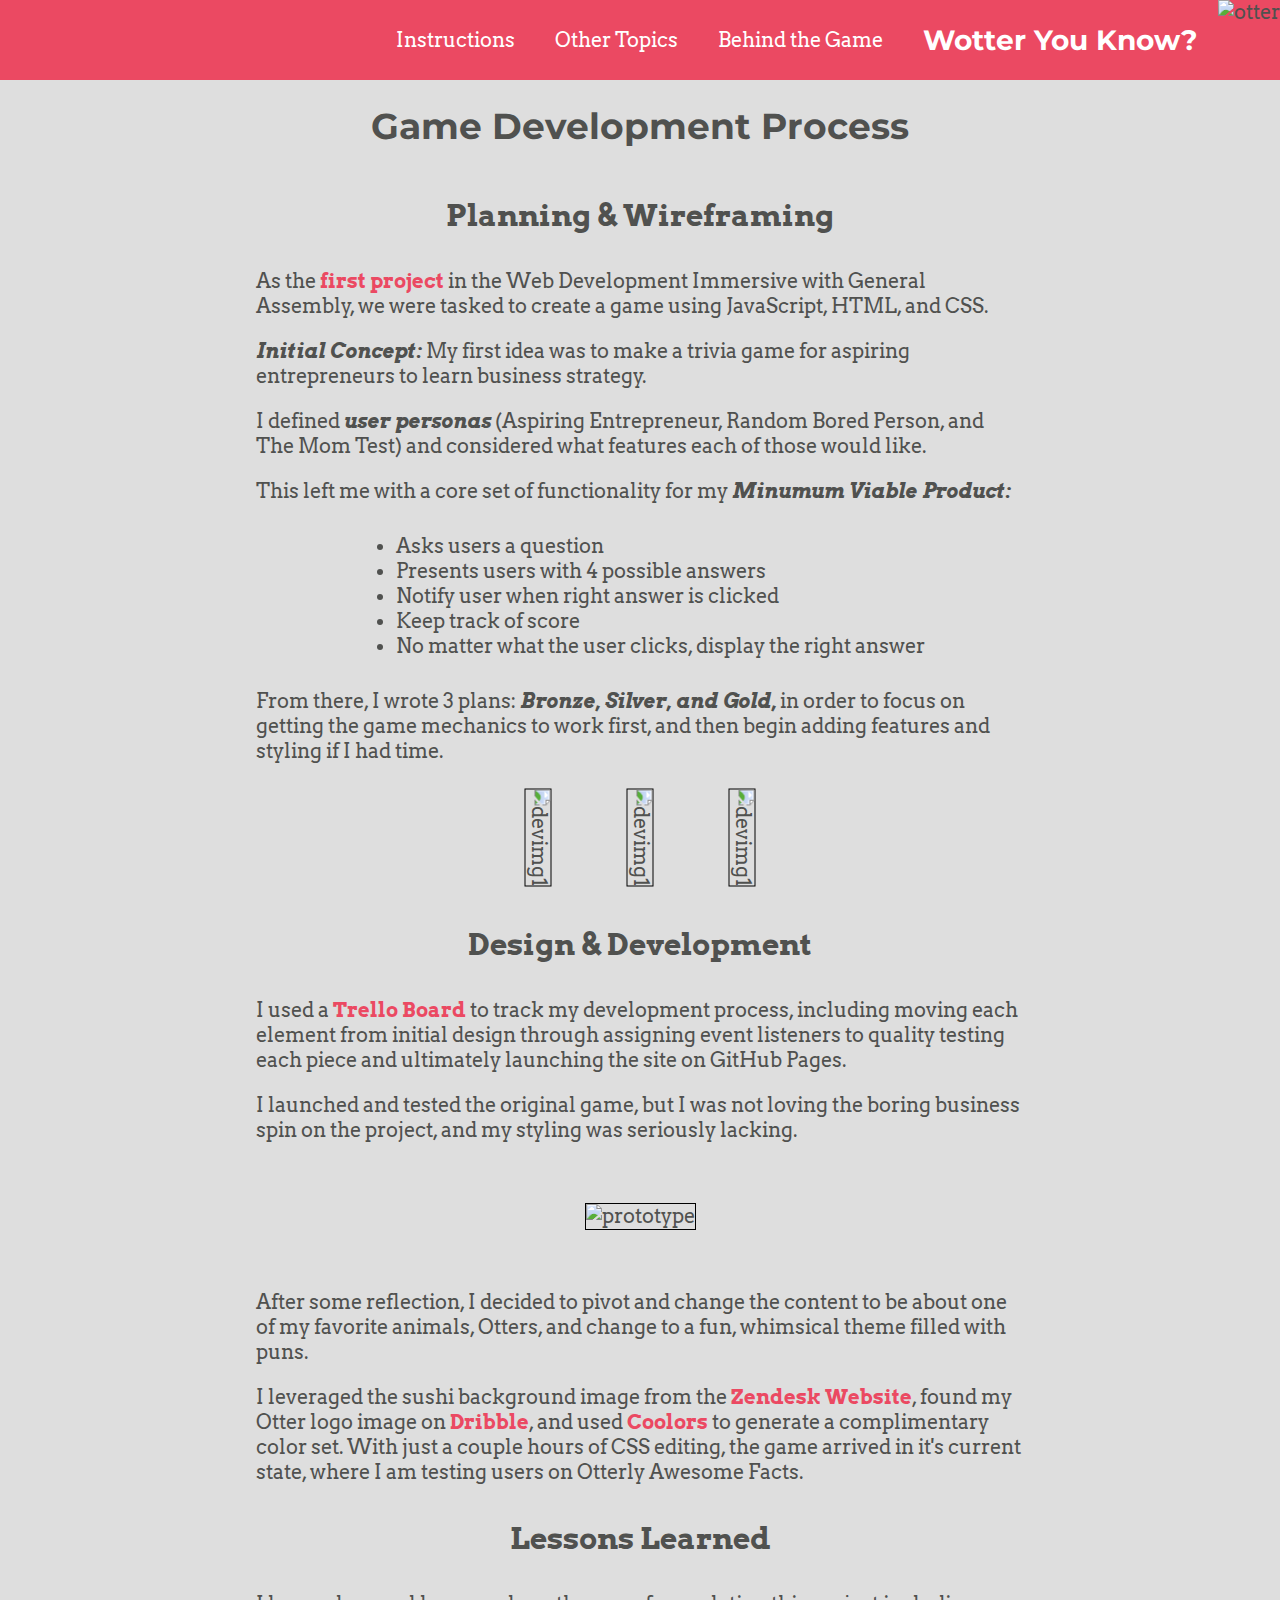
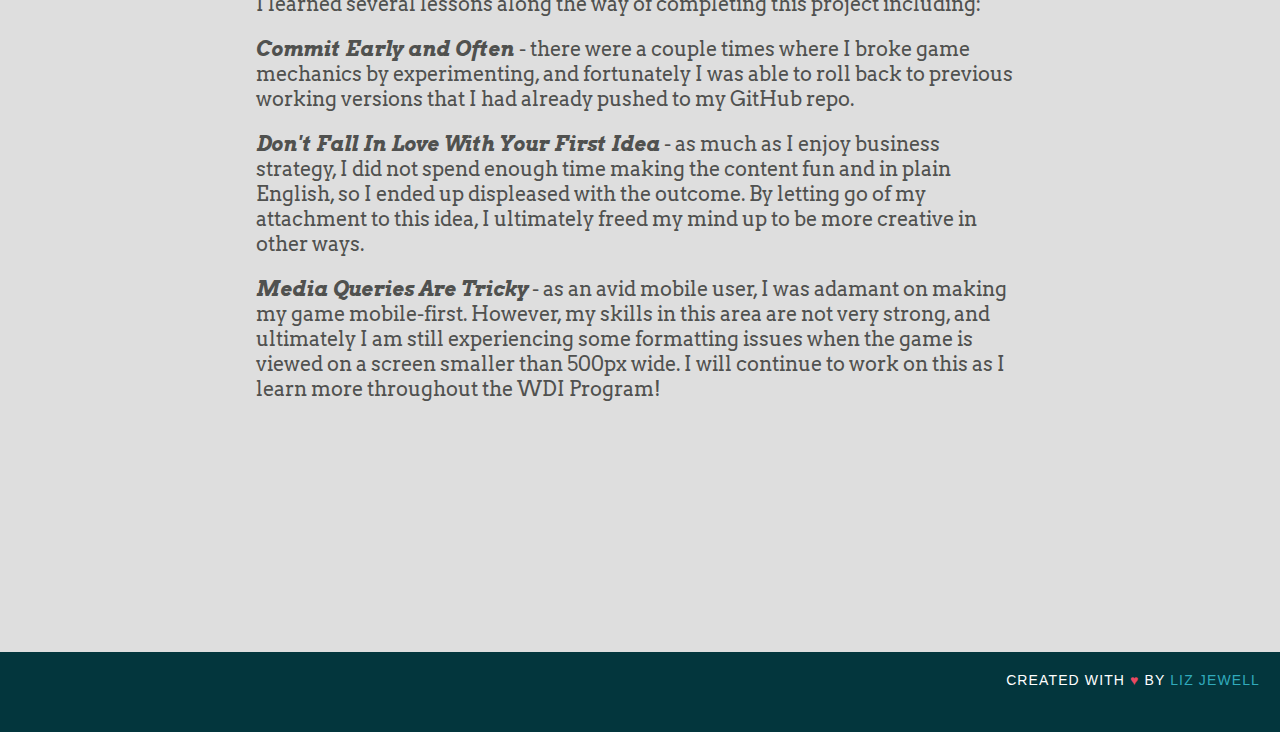
==== behindgame.html @ 9496c4b5 "redesign of game and pivot to Otter content" ====
<!DOCTYPE html>
<html>
  <head>
    <meta charset="utf-8">
    <title>Wotter You Know?!</title>
    <link href="https://fonts.googleapis.com/css?family=Arvo|Montserrat:400,700" rel="stylesheet">
    <link rel="stylesheet" href="style.css">
    <script src="https://code.jquery.com/jquery-3.2.1.js" integrity="sha256-DZAnKJ/6XZ9si04Hgrsxu/8s717jcIzLy3oi35EouyE=" crossorigin="anonymous"></script>
    <script src="otter-content.js" charset="utf-8"></script>
    <script src="game-model.js" charset="utf-8"></script>
    <script src="game-view.js" charset="utf-8"></script>
  </head>
  <body class = "light">
  <div class = "wrap">
    <main>
      <nav class="nav-bar clearfix">
      	<a href="index.html">Instructions</a>
      	<a href="topics.html">Other Topics</a>
      	<a href="behindgame.html">Behind the Game</a>
        <span class = "company-name">Wotter You Know?</span>
        <img src="images/otter.png" alt="otter" class="otter">
      </nav>
      <section class = "container devprocess">
        <h1>Game Development Process</h1>
        <h2>Planning &amp; Wireframing</h2>
        <p>As the <a href="https://github.com/ga-wdi-exercises/project1">first project</a> in the Web Development Immersive with General Assembly, we were tasked to create a game using JavaScript, HTML, and CSS. </p>
        <p><strong>Initial Concept:</strong> My first idea was to make a trivia game for aspiring entrepreneurs to learn business strategy.</p>
        <p> I defined <strong>user personas</strong> (Aspiring Entrepreneur, Random Bored Person, and The Mom Test) and considered what features each of those would like.</p>
        <p>This left me with a core set of functionality for my <strong>Minumum Viable Product:</strong></p>
        <ul>
          <li>Asks users a question</li>
          <li>Presents users with 4 possible answers</li>
          <li>Notify user when right answer is clicked</li>
          <li>Keep track of score</li>
          <li>No matter what the user clicks, display the right answer</li>
        </ul>
        <p>From there, I wrote 3 plans: <strong>Bronze, Silver, and Gold,</strong> in order to focus on getting the game mechanics to work first, and then begin adding features and styling if I had time.</p>
        <div class = "devimgs">
            <img src="images/devimg2.jpg" alt="devimg1" class="devimg rotate">
            <img src="images/devimg3.jpg" alt="devimg1" class="devimg rotate">
            <img src="images/devimg1.jpg" alt="devimg1" class="devimg rotate">
        </div>
        <h2>Design &amp; Development</h2>
        <p>I used a <a href="trello.com/b/1AM2yeDM/ga-wdi-project-1-trivia-game">Trello Board</a> to track my development process, including moving each element from initial design through assigning event listeners to quality testing each piece and ultimately launching the site on GitHub Pages.</p>
        <p>I launched and tested the original game, but I was not loving the boring business spin on the project, and my styling was seriously lacking.</p>
        <div class = "devimgs">
            <img src="images/game-prototype.png" alt="prototype" class="devimg">
        </div>
        <p>After some reflection, I decided to pivot and change the content to be about one of my favorite animals, Otters, and change to a fun, whimsical theme filled with puns.</p>
        <p>I leveraged the sushi background image from the <a href="zendesk.com">Zendesk Website</a>, found my Otter logo image on <a href="https://dribbble.com/shots/1202893-Giant-Otter">Dribble</a>, and used <a href="https://coolors.co/">Coolors</a> to generate a complimentary color set. With just a couple hours of CSS editing, the game arrived in it's current state, where I am testing users on Otterly Awesome Facts.</p>
        <h2>Lessons Learned</h2>
        <p>I learned several lessons along the way of completing this project including:</p>
        <p><strong>Commit Early and Often </strong> - there were a couple times where I broke game mechanics by experimenting, and fortunately I was able to roll back to previous working versions that I had already pushed to my GitHub repo.</p>
        <p><strong>Don't Fall In Love With Your First Idea</strong> - as much as I enjoy business strategy, I did not spend enough time making the content fun and in plain English, so I ended up displeased with the outcome. By letting go of my attachment to this idea, I ultimately freed my mind up to be more creative in other ways.</p>
        <p><strong>Media Queries Are Tricky</strong> - as an avid mobile user, I was adamant on making my game mobile-first. However, my skills in this area are not very strong, and ultimately I am still experiencing some formatting issues when the game is viewed on a screen smaller than 500px wide. I will continue to work on this as I learn more throughout the WDI Program!</p>
      </section>
    </section>
    </main>
  </div>
  <footer><span class = "message">Created with <span class = "hearts">&hearts;</span> by <span class="name">Liz Jewell</span></span></footer>
  </body>
</html>
---- style.css ----
html {
  position: relative;
  min-height: 100%;
}

body {
  width: 100%
  background-color: #dedede;
  color: #fff;
  margin: 0px 0px 25%;
  padding: 0px;
  background-repeat: no-repeat;
  background-position:  left 0px bottom 80px;
  background-attachment: scroll;
  background-size: contain;
  background-image: url('images/sushi-and-tables.svg');
}

.light {
  background-color: #dedede;
  color: #50514f;
}

.dark {
  color: #fff;
  background-color: #50514f;
}

.light, .dark, .wrap {
  font-family: 'Arvo', sans-serif;
  font-size: 20px;
  padding: 0 auto;
}

main {
  display: flex;
  flex-direction: column;
  justify-content: center;
  text-align: center;
}

.nav-bar {
	background-color: #EB4962;
  display: flex;
  flex-flow: row wrap;
  justify-content: flex-end;
  margin: 0;
  padding: 0;
  align-items: center;
}
@media all and (max-width: 500px) {
  .nav-bar {
    /* On small screens, no longer using row direction but column */
    flex-direction: column;
    flex-flow: column wrap;
    font-size: 14px;
  }
  .company-name {
    font-family: 'Montserrat', sans-serif;
    font-weight: bold;
    font-size: 14px;
  }
  .otter {
    align-self: center;
    height: 50px;
    margin: 0;
    padding: 0;
  }
  body {
    margin: 0px 0px 40%;
  }
  .devimg {
    height: 75px;
    transform: rotate(90deg);
    border: 1px solid black;
  }
}

.otter {
  align-self: center;
  height: 80px;
  margin: 0;
  padding: 0;
}

.company-name {
  font-family: 'Montserrat', sans-serif;
  font-weight: bold;
  font-size: 28px;
}
.company-name, nav a {
	color: #ffffff;
  text-decoration: none;
  padding: 20px;
}

nav a:hover {
	background-color: #30AABC;
}

.container {
  width: 70%;
  align-self: center;
}
.container p{
  width: 60%;
  align-self: center;
}
.container a{
  text-decoration: none;
  color: #eb4962;
  font-weight: bold;
}
section {
  display: flex;
  flex-direction: column;
  align-items: center;
  justify-content: center;
  font-family: 'Arvo', serif;
}

h1 {
  font-family: 'Montserrat', sans-serif;
  font-size: 1.8em;
  text-align: center;
  padding: 0;
}

.company-inline {
  font-family: 'Montserrat', sans-serif;
  font-weight: 600;
  text-align: center;
  padding: 0;
  display: inline;
}

.question {
  background-color: #07BEB8;
  padding: 40px;
  margin: 10px;
  color: #fff;
  width: 80%
}

.answers {
  display: flex;
  align-items: center;
  justify-content: space-between;
  padding: 20px;
  width: 80%;
  color: #fff;
}

.answer {
  background-color: #074F57;
  padding: 10px;
  width: 100%;
  margin: 10px;
  border: none;
  font-family: 'Arvo', serif;
  color: #fff;
}

.blank {
  display: none;
}

.right {
  background-color: #30aabc;
}

.wrong {
  background-color: #eb4962;
}

#score-box {
  display: flex;
  justify-content: space-between;
  align-items: center;
  font-size:1.2em;
  width: 100%;
}

button {
  font-family: 'Montserrat', sans-serif;
  font-size: 1em;
  margin: 8px;
}

p {
  margin: 10px;
}

.devprocess {
  text-align: left;
  width: 100%;
}

.devimgs {
  margin: 40px;
  padding: 10px;
  position: relative;
}

ul {
  text-align: left;
}
.devimg {
  height: 200px;
  border: 1px solid black;
}
.rotate {
  transform: rotate(90deg);
}

strong {
  font-style: italic;
}

footer {
	text-transform: uppercase;
	background-color: #03363D;
  height: 60px;
  padding-top: 20px;
  width: 100%;
	color: #fff;
	font-size: 14px;
	letter-spacing: .08em;
	font-weight: 500;
	font-family: Raleway, sans-serif;
	text-align: right;
  position: absolute;
  overflow: hidden;
  bottom: 0;
}

.message {
  margin: 20px;
}

.name {
	color: #30AABC;
}

.hearts {
  color: #EB4962;
}
/*
.small, .medium, .large {
  color: #9aa899;
}
.small {
  font-size: 14px;
}

.medium {
  font-size: 18px;
}

.large {
  font-size: 22px;
}
.currentSize {
  text-decoration: underline;
}*/
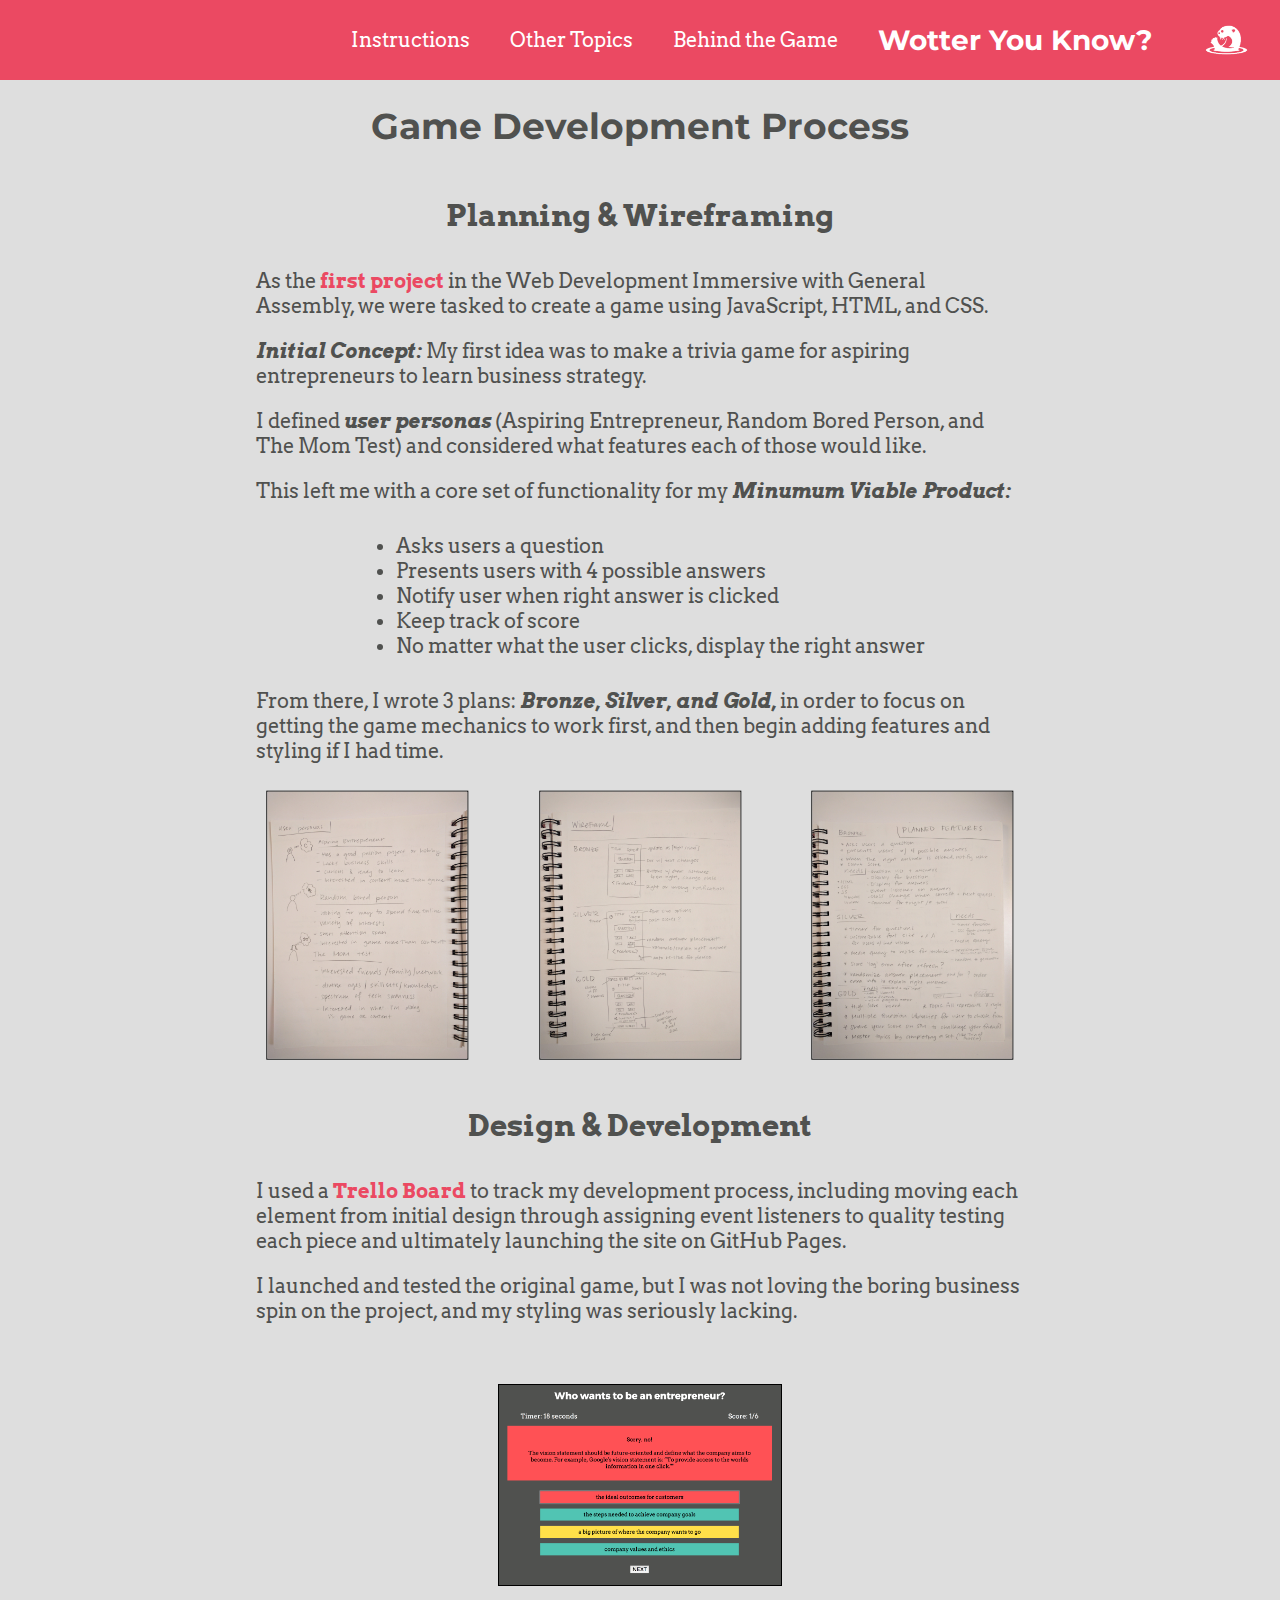
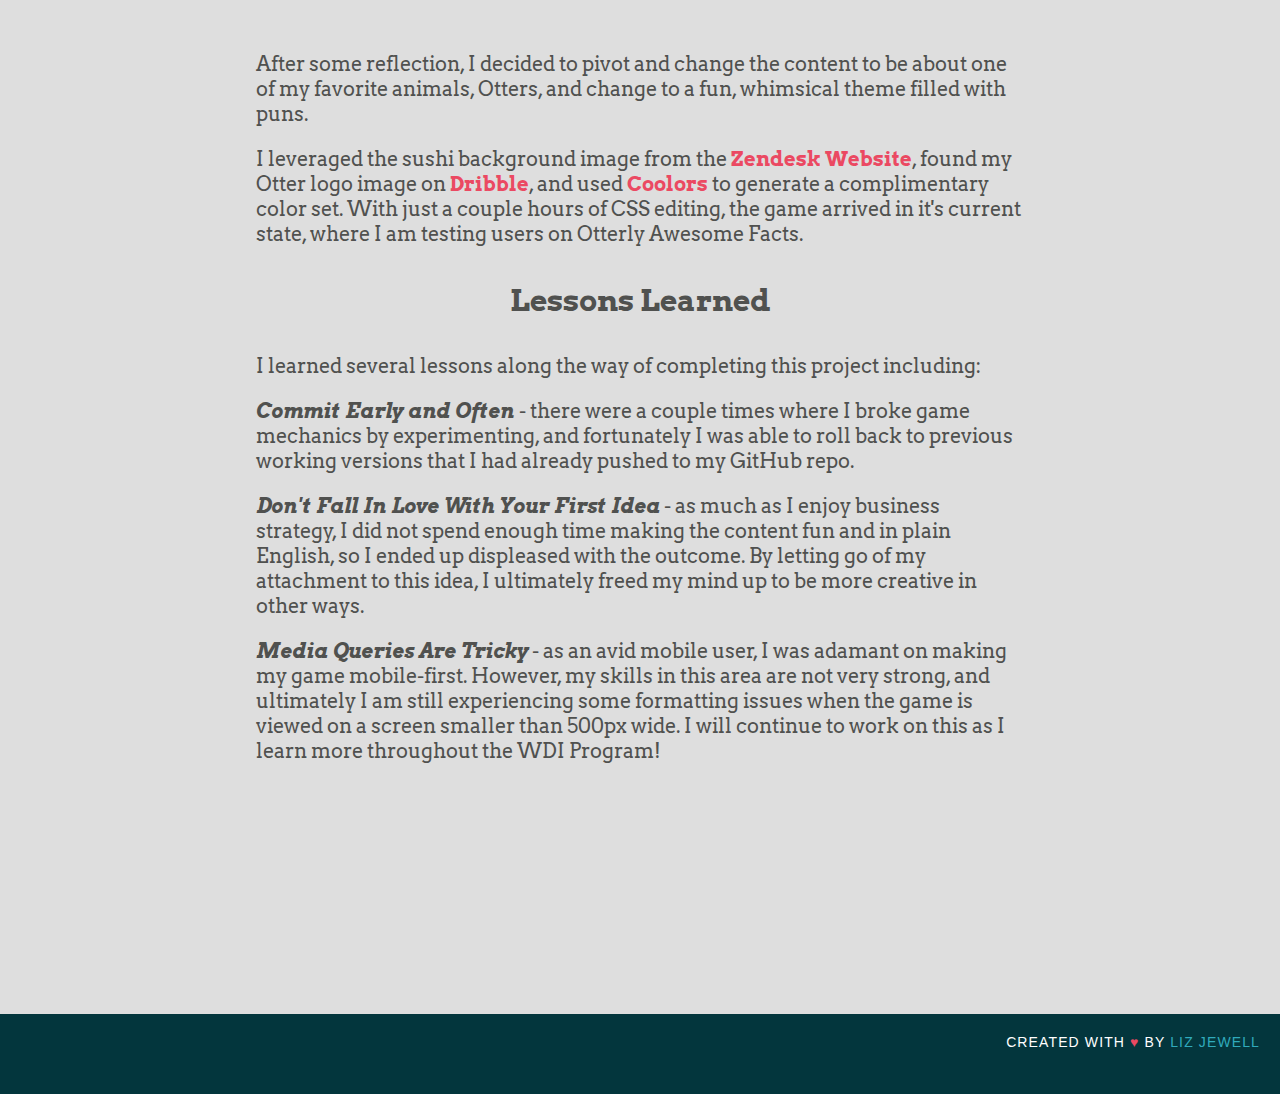
==== commit 8c1b7e3a: "fixed case sensitive error for image folder" ====
--- a/behindgame.html
+++ b/behindgame.html
@@ -18,7 +18,7 @@
       	<a href="topics.html">Other Topics</a>
       	<a href="behindgame.html">Behind the Game</a>
         <span class = "company-name">Wotter You Know?</span>
-        <img src="images/otter.png" alt="otter" class="otter">
+        <img src="Images/otter.png" alt="otter" class="otter">
       </nav>
       <section class = "container devprocess">
         <h1>Game Development Process</h1>
@@ -36,15 +36,15 @@
         </ul>
         <p>From there, I wrote 3 plans: <strong>Bronze, Silver, and Gold,</strong> in order to focus on getting the game mechanics to work first, and then begin adding features and styling if I had time.</p>
         <div class = "devimgs">
-            <img src="images/devimg2.jpg" alt="devimg1" class="devimg rotate">
-            <img src="images/devimg3.jpg" alt="devimg1" class="devimg rotate">
-            <img src="images/devimg1.jpg" alt="devimg1" class="devimg rotate">
+            <img src="Images/devimg2.jpg" alt="devimg1" class="devimg rotate">
+            <img src="Images/devimg3.jpg" alt="devimg1" class="devimg rotate">
+            <img src="Images/devimg1.jpg" alt="devimg1" class="devimg rotate">
         </div>
         <h2>Design &amp; Development</h2>
         <p>I used a <a href="trello.com/b/1AM2yeDM/ga-wdi-project-1-trivia-game">Trello Board</a> to track my development process, including moving each element from initial design through assigning event listeners to quality testing each piece and ultimately launching the site on GitHub Pages.</p>
         <p>I launched and tested the original game, but I was not loving the boring business spin on the project, and my styling was seriously lacking.</p>
         <div class = "devimgs">
-            <img src="images/game-prototype.png" alt="prototype" class="devimg">
+            <img src="Images/game-prototype.png" alt="prototype" class="devimg">
         </div>
         <p>After some reflection, I decided to pivot and change the content to be about one of my favorite animals, Otters, and change to a fun, whimsical theme filled with puns.</p>
         <p>I leveraged the sushi background image from the <a href="zendesk.com">Zendesk Website</a>, found my Otter logo image on <a href="https://dribbble.com/shots/1202893-Giant-Otter">Dribble</a>, and used <a href="https://coolors.co/">Coolors</a> to generate a complimentary color set. With just a couple hours of CSS editing, the game arrived in it's current state, where I am testing users on Otterly Awesome Facts.</p>
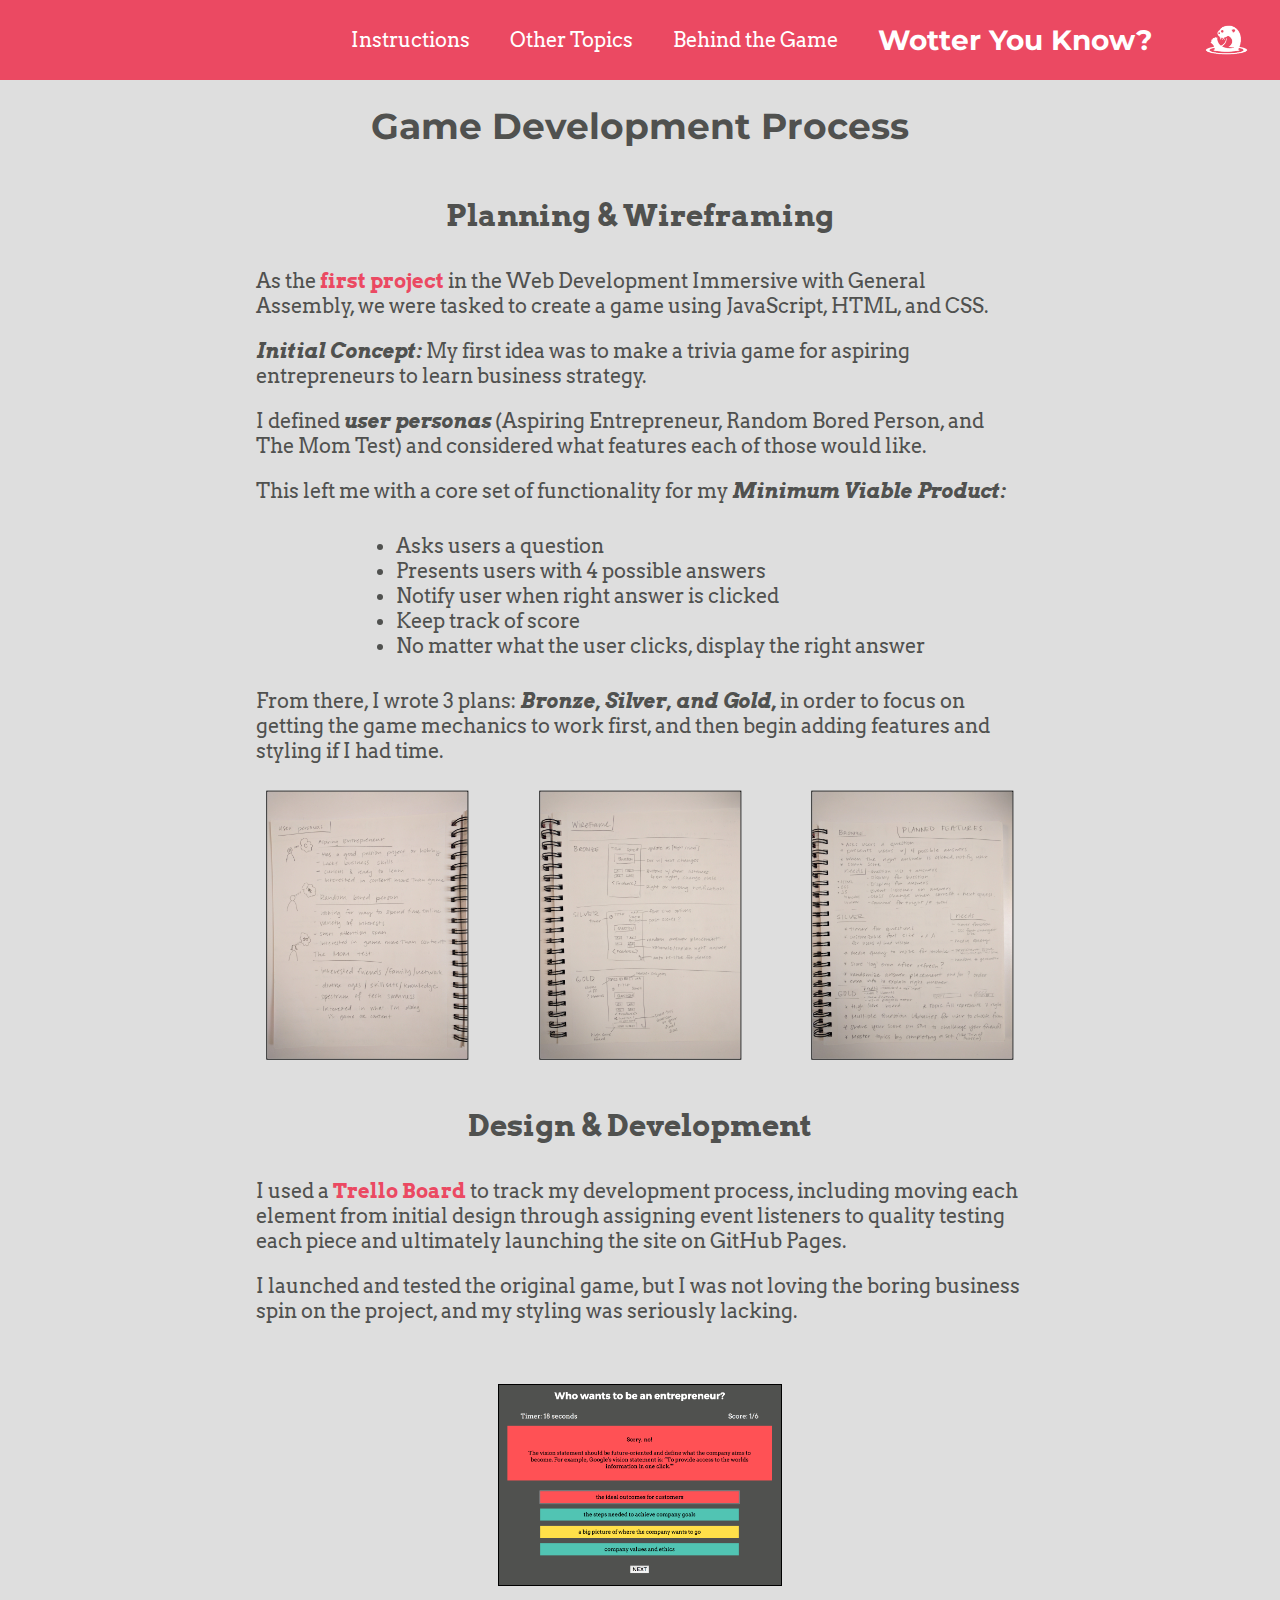
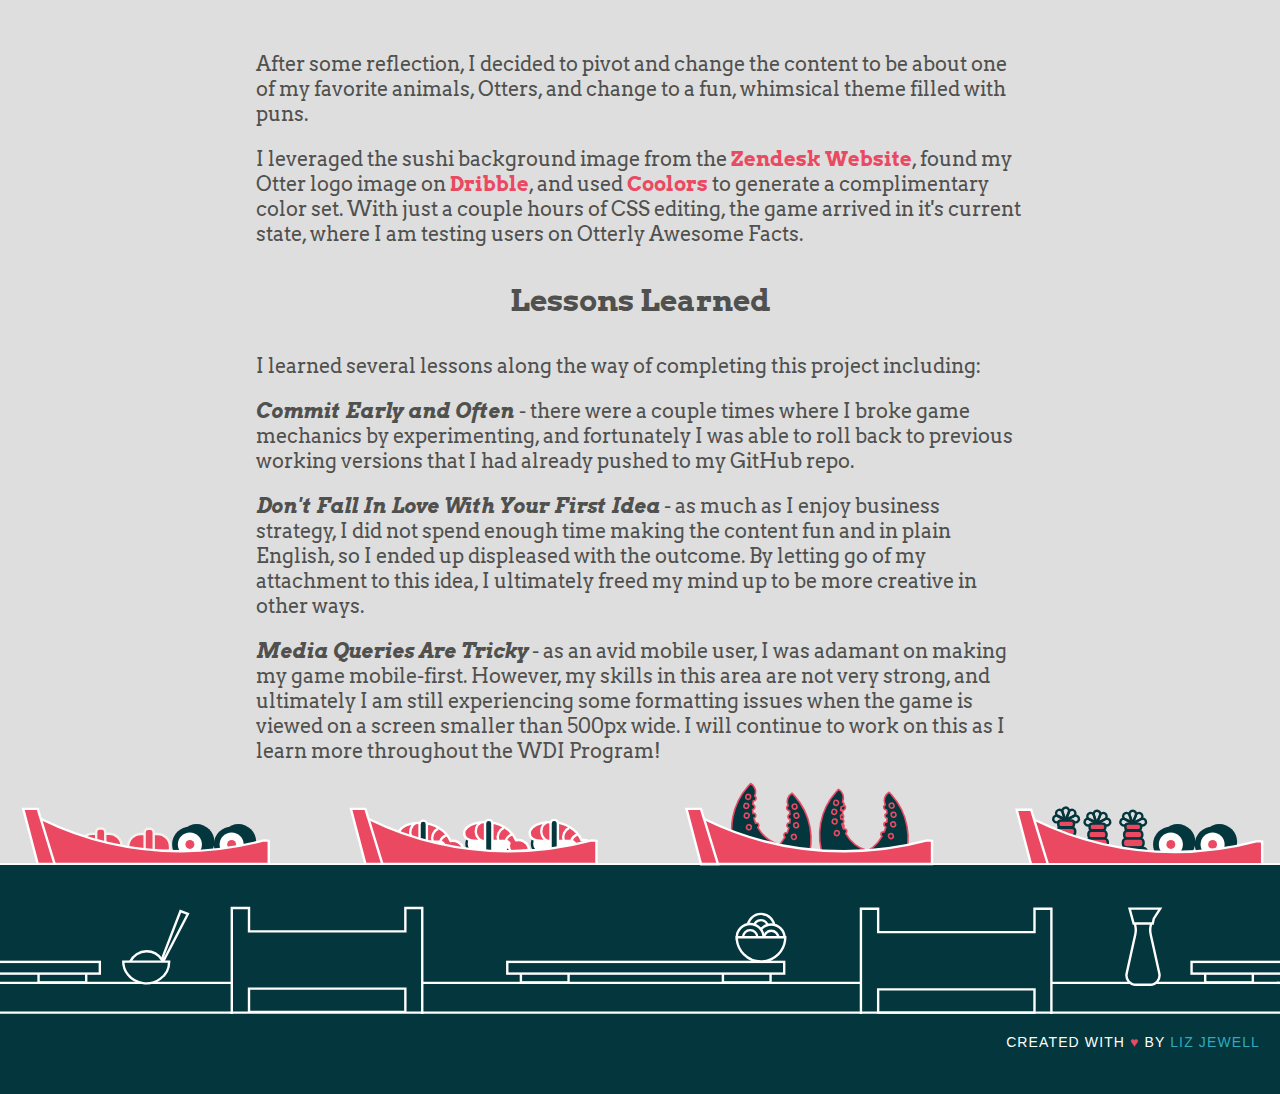
==== commit 6f05474c: "correct typo on page" ====
--- a/behindgame.html
+++ b/behindgame.html
@@ -26,7 +26,7 @@
         <p>As the <a href="https://github.com/ga-wdi-exercises/project1">first project</a> in the Web Development Immersive with General Assembly, we were tasked to create a game using JavaScript, HTML, and CSS. </p>
         <p><strong>Initial Concept:</strong> My first idea was to make a trivia game for aspiring entrepreneurs to learn business strategy.</p>
         <p> I defined <strong>user personas</strong> (Aspiring Entrepreneur, Random Bored Person, and The Mom Test) and considered what features each of those would like.</p>
-        <p>This left me with a core set of functionality for my <strong>Minumum Viable Product:</strong></p>
+        <p>This left me with a core set of functionality for my <strong>Minimum Viable Product:</strong></p>
         <ul>
           <li>Asks users a question</li>
           <li>Presents users with 4 possible answers</li>
--- a/style.css
+++ b/style.css
@@ -13,7 +13,7 @@
   background-position:  left 0px bottom 80px;
   background-attachment: scroll;
   background-size: contain;
-  background-image: url('images/sushi-and-tables.svg');
+  background-image: url('Images/sushi-and-tables.svg');
 }
 
 .light {
